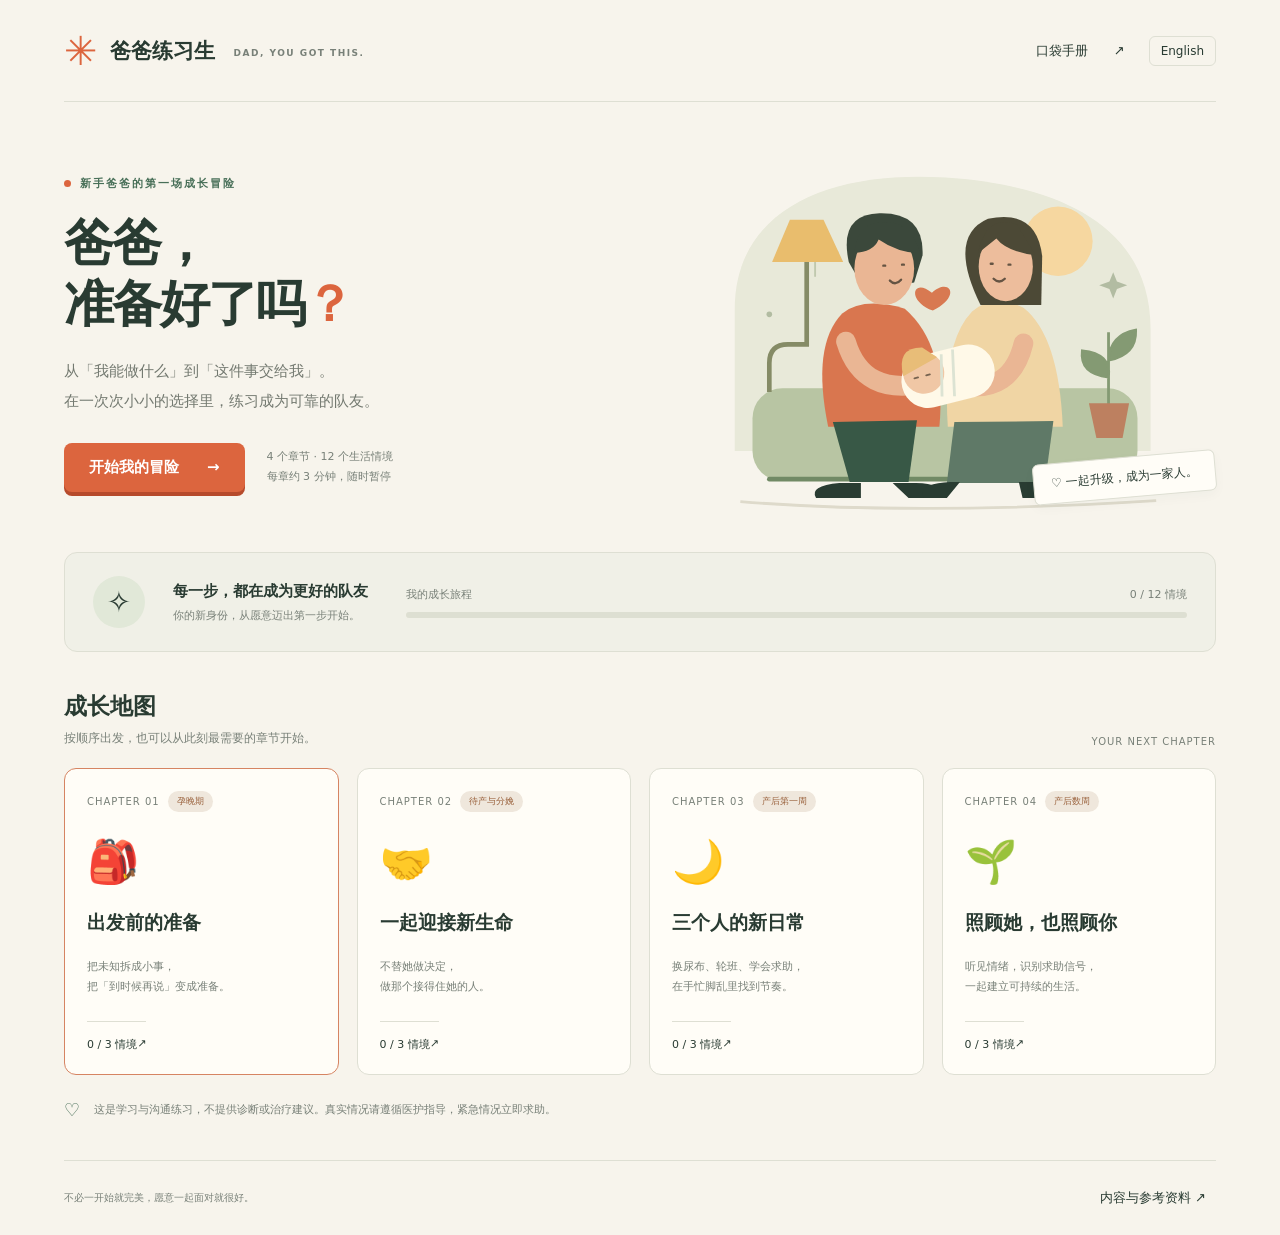
==== dad-quest/index.html @ 4d730f55 "Add bilingual new-dad learning game and reorganize documentation" ====
<!doctype html>
<html lang="zh-CN">
<head>
  <meta charset="UTF-8">
  <meta name="viewport" content="width=device-width,initial-scale=1">
  <meta name="theme-color" content="#f7f4ec">
  <meta name="description" content="四章、12 个情境，练习成为可靠的待产、陪产与产后照护队友。">
  <title>爸爸，准备好了吗？ · 新手爸爸成长冒险</title>
  <link rel="alternate" hreflang="zh-CN" href="index.html">
  <link rel="alternate" hreflang="en" href="en.html">
  <link rel="stylesheet" href="assets/css/style.css">
</head>
<body>
  <header>
    <a class="brand" href="index.html" aria-label="回到成长地图"><span class="brand-icon" aria-hidden="true">✳</span> 爸爸练习生 <small>DAD, YOU GOT THIS.</small></a>
    <nav aria-label="工具与语言"><button class="text-button" id="handbook">口袋手册 <span>↗</span></button><a id="language-switch" class="language-switch" href="en.html" lang="en" aria-label="Switch to English">English</a></nav>
  </header>
  <main id="app"></main>
  <noscript><p>请启用 JavaScript 来开始游戏。</p></noscript>
  <footer><span>不必一开始就完美，愿意一起面对就很好。</span><button class="text-button" id="sources">内容与参考资料 ↗</button></footer>
  <dialog id="modal"><button class="close" aria-label="关闭弹窗">×</button><div id="modal-content"></div></dialog>
  <script src="assets/js/locales/zh-CN.js"></script>
  <script src="assets/js/app.js"></script>
</body>
</html>
---- dad-quest/assets/css/style.css ----
:root{--paper:#f7f4ec;--ink:#293b32;--muted:#788078;--orange:#dc653e;--line:#dedfd3;--green:#486f58;--peach:#f3ddcd;--white:#fffdf7}*{box-sizing:border-box}body{margin:0;background:var(--paper);color:var(--ink);font-family:'Noto Sans SC',system-ui,sans-serif;font-size:15px}button,a{-webkit-tap-highlight-color:transparent}button{font:inherit;cursor:pointer}button:focus-visible,a:focus-visible{outline:3px solid var(--orange);outline-offset:5px}a{color:inherit}header{max-width:1240px;margin:auto;height:102px;display:flex;align-items:center;justify-content:space-between;border-bottom:1px solid var(--line)}.brand{display:flex;align-items:center;gap:12px;font-size:21px;font-weight:800;text-decoration:none}.brand-icon{color:var(--orange);font-size:40px}.brand small{font-size:9px;letter-spacing:1.5px;margin:4px 0 0 7px;color:var(--muted)}.text-button{background:none;border:0;color:var(--ink);font-size:13px;padding:10px}.text-button span{margin-left:22px}main{max-width:1240px;margin:auto}.hero{display:grid;grid-template-columns:1.05fr 1fr;min-height:450px;align-items:center;gap:40px;padding:40px 0 26px}.eyebrow{font-size:11px;letter-spacing:2px;font-weight:700;color:var(--green);display:flex;align-items:center;gap:9px}.dot{width:7px;height:7px;background:var(--orange);border-radius:50%;display:inline-block}h1{font-size:58px;letter-spacing:-2px;line-height:1.22;margin:22px 0}h1 em{font-style:normal;color:var(--orange)}.hero p{color:#737970;line-height:1.95;font-size:15px}.hero-actions{display:flex;align-items:center;gap:22px;margin-top:27px}.primary{border:0;background:var(--orange);color:white;padding:15px 25px;border-radius:8px;font-weight:700;box-shadow:0 4px 0 #b64a2b;transition:transform .15s}.primary:hover{transform:translateY(-2px)}.primary span{margin-left:28px}.micro{font-size:11px;color:var(--muted);line-height:1.8}.art{position:relative;min-width:0}.art svg{width:100%;display:block}.art-label{position:absolute;right:0;bottom:28px;transform:rotate(-5deg);background:var(--white);border:1px solid var(--line);padding:11px 17px;border-radius:6px;font-size:12px;box-shadow:0 4px 12px #293b3208}.progress-panel{display:flex;gap:28px;align-items:center;border:1px solid var(--line);border-radius:13px;padding:23px 28px;background:#f0f0e7}.progress-icon{font-size:29px;background:#e1e8d8;border-radius:50%;width:52px;height:52px;display:grid;place-items:center}.progress-copy{min-width:205px}.progress-copy strong{font-size:15px}.progress-copy p{font-size:11px;color:var(--muted);margin:7px 0 0}.progress-track{flex:1}.track-top{display:flex;justify-content:space-between;font-size:11px;margin-bottom:10px;color:var(--muted)}.track{height:6px;background:#dddfd2;border-radius:4px;overflow:hidden}.track i{display:block;height:100%;background:var(--green);transition:width .3s}.section-top{display:flex;justify-content:space-between;align-items:end;margin:39px 0 21px}.section-top h2{font-size:23px;margin:0}.section-top p{font-size:12px;color:var(--muted);margin:8px 0 0}.section-top>span{font-size:10px;color:var(--muted);letter-spacing:1px}.chapters{display:grid;grid-template-columns:repeat(4,1fr);gap:18px}.chapter{border:1px solid var(--line);border-radius:12px;padding:22px;text-align:left;background:var(--white);color:var(--ink);position:relative;transition:transform .2s,box-shadow .2s}.chapter:hover{transform:translateY(-5px);box-shadow:0 10px 25px #293b320c}.chapter.current{border-color:#d68462}.chapter-top{display:flex;align-items:center;justify-content:space-between;font-size:10px;letter-spacing:1px;color:var(--muted)}.chapter-icon{height:75px;font-size:42px;display:flex;align-items:center;margin-top:12px}.chapter h3{font-size:19px;margin:10px 0}.chapter p{font-size:11px;color:var(--muted);line-height:1.9;min-height:42px}.chapter-bottom{display:flex;justify-content:space-between;border-top:1px solid var(--line);padding-top:15px;margin-top:20px;font-size:11px}.pill{border-radius:20px;background:#efe7dc;color:#9a623d;padding:4px 9px;font-size:9px;letter-spacing:0}.note{display:flex;align-items:center;gap:14px;padding:24px 0;font-size:11px;color:var(--muted)}.note b{color:var(--green);font-size:18px}footer{max-width:1240px;margin:16px auto 0;border-top:1px solid var(--line);display:flex;align-items:center;justify-content:space-between;padding:18px 0;font-size:10px;color:var(--muted)}.game{max-width:840px;margin:30px auto 60px}.game-nav{display:flex;align-items:center;justify-content:space-between;margin-bottom:20px;font-size:12px;color:var(--muted)}.scene{margin-top:26px;border:1px solid var(--line);background:var(--white);border-radius:18px;overflow:hidden}.scene-head{padding:25px 35px;background:#e8eddf;display:flex;align-items:center;gap:16px}.scene-head .emoji{font-size:35px}.scene-head small{font-size:11px;color:var(--green)}.scene-head h2{margin:5px 0 0;font-size:24px}.scene-body{padding:30px 35px}.story{font-size:17px;line-height:1.95;margin:0 0 24px}.question{font-size:13px;font-weight:700;margin-bottom:15px}.options{display:grid;gap:11px}.option{display:flex;gap:14px;align-items:center;text-align:left;padding:17px;border:1px solid var(--line);border-radius:9px;background:transparent;color:var(--ink);line-height:1.7;font-size:14px}.option:not(:disabled):hover{border-color:var(--orange);background:#fff5ec}.option span{font-size:12px;background:#f0efe8;border-radius:5px;padding:3px 8px}.option:disabled{cursor:default;opacity:.65}.option.chosen{opacity:1;border-color:#b5754d;background:#fcf0e4}.option.correct{opacity:1;border-color:var(--green);background:#edf2e8}.feedback{border-radius:10px;background:#f0f1e7;padding:22px;margin-top:22px}.feedback h3{margin:0 0 10px;font-size:17px}.feedback p{line-height:1.85;font-size:13px;margin:8px 0}.feedback .action{border-top:1px solid #d8ddce;padding-top:12px}.feedback a{font-size:10px;color:var(--green)}.next-row{display:flex;justify-content:space-between;align-items:center;margin-top:24px}.badge{color:var(--green);font-size:12px}.results{text-align:center;padding:45px 20px}.results h1{font-size:38px}.results>p{color:var(--muted);line-height:1.8}.result-grid{display:grid;grid-template-columns:repeat(3,1fr);gap:15px;margin:30px auto;max-width:640px}.result-grid div{border:1px solid var(--line);border-radius:12px;padding:24px;background:var(--white);font-size:12px}.result-grid strong{display:block;font-size:32px;color:var(--green);margin-bottom:10px}.review{max-width:700px;text-align:left;margin:30px auto}.review details{padding:15px;border-bottom:1px solid var(--line);font-size:13px}.review p{color:var(--muted);line-height:1.8}dialog{border:1px solid var(--line);border-radius:18px;background:var(--paper);color:var(--ink);max-width:680px;width:calc(100% - 32px);padding:35px;max-height:85vh}dialog::backdrop{background:#23362988;backdrop-filter:blur(4px)}.close{position:absolute;right:16px;top:12px;border:0;background:none;font-size:28px;color:var(--muted)}dialog h2{font-size:25px}dialog h3{font-size:16px;margin-top:23px}dialog p,dialog li{font-size:13px;line-height:1.9}dialog a{color:var(--green)}.emergency{background:#f6e4d8;padding:15px;border-radius:8px}label.check{display:flex;align-items:start;gap:10px;padding:10px 0;border-bottom:1px solid var(--line);font-size:13px;line-height:1.7}input[type=checkbox]{accent-color:var(--green);width:17px;height:17px;flex-shrink:0}.storage-warning{font-size:12px;color:#a3442b} @media(min-width:1500px){header,main,footer{max-width:1320px}.hero{min-height:495px}}@media(max-width:1300px){header,main,footer{margin-left:5%;margin-right:5%}h1{font-size:50px}}@media(max-width:800px){header{height:80px}.brand{font-size:17px}.brand small{display:none}.hero{grid-template-columns:1fr;gap:0;padding-top:32px}.hero h1{font-size:46px}.hero .art{max-width:480px;margin:auto;width:100%}.art-label{bottom:10px}.hero-actions{gap:15px}.progress-panel{flex-wrap:wrap;padding:18px;gap:15px}.progress-track{flex-basis:100%}.chapters{grid-template-columns:repeat(2,1fr)}.section-top>span{display:none}.scene-body{padding:22px}.scene-head{padding:22px}.scene-head h2{font-size:21px}.story{font-size:16px}footer{align-items:start;gap:10px}footer>span{max-width:170px}.result-grid{gap:8px}.result-grid div{padding:18px 8px}.results h1{font-size:30px}}@media(max-width:400px){h1,.hero h1{font-size:39px}.chapter{padding:16px}.hero-actions .micro{font-size:10px}.primary{padding:14px 18px}.section-top h2{font-size:21px}}@media(prefers-reduced-motion:reduce){*{transition:none!important;scroll-behavior:auto!important}}
/* Shared bilingual layout: let English labels wrap without changing the content. */
header nav{display:flex;align-items:center;gap:14px}.language-switch{font-size:12px;text-decoration:none;border:1px solid var(--line);border-radius:6px;padding:7px 11px;white-space:nowrap}.language-switch:hover{background:#e8eddf}.art img{display:block;width:100%;height:auto}.hero h1 span{color:var(--orange)}.celebration-icon{font-size:65px}.centered{justify-content:center}.hero-actions .primary{flex-shrink:0}.chapter-top{gap:8px}.pill{white-space:nowrap}.chapter{display:flex;flex-direction:column}.chapter h3{line-height:1.4}.chapter-bottom{margin-top:auto;padding-top:15px}.chapter p{margin-bottom:22px}.next-row{gap:16px}.next-row .primary{flex-shrink:0}html[lang=en] h1{letter-spacing:-1.8px}html[lang=en] .hero h1{font-size:66px}html[lang=en] .hero-actions{flex-wrap:wrap;gap:18px}html[lang=en] .chapter h3{font-size:20px}html[lang=en] .chapter p{font-size:12px}html[lang=en] .brand small{display:none}.game-nav{gap:12px}.game-nav>span{text-align:right}.results .primary{margin-bottom:10px}
@media(max-width:800px){header nav{gap:5px}.text-button{padding:8px}.text-button span{margin-left:5px}.brand{gap:6px}.brand-icon{font-size:32px}html[lang=en] .brand{font-size:16px}html[lang=en] .hero h1{font-size:54px}.progress-copy{min-width:0;flex:1}.progress-panel .progress-track{flex:1 1 100%}.next-row{align-items:flex-start;flex-direction:column}.chapter-top{align-items:flex-start;flex-direction:column}.chapter-bottom{font-size:10px}.language-switch{padding:6px 9px}}
@media(max-width:400px){html[lang=en] .hero h1{font-size:48px}header nav{gap:1px}.brand{font-size:15px}.brand-icon{font-size:27px}html[lang=en] .brand{font-size:14px}.language-switch{font-size:11px;padding:6px}.chapter h3,html[lang=en] .chapter h3{font-size:17px}}
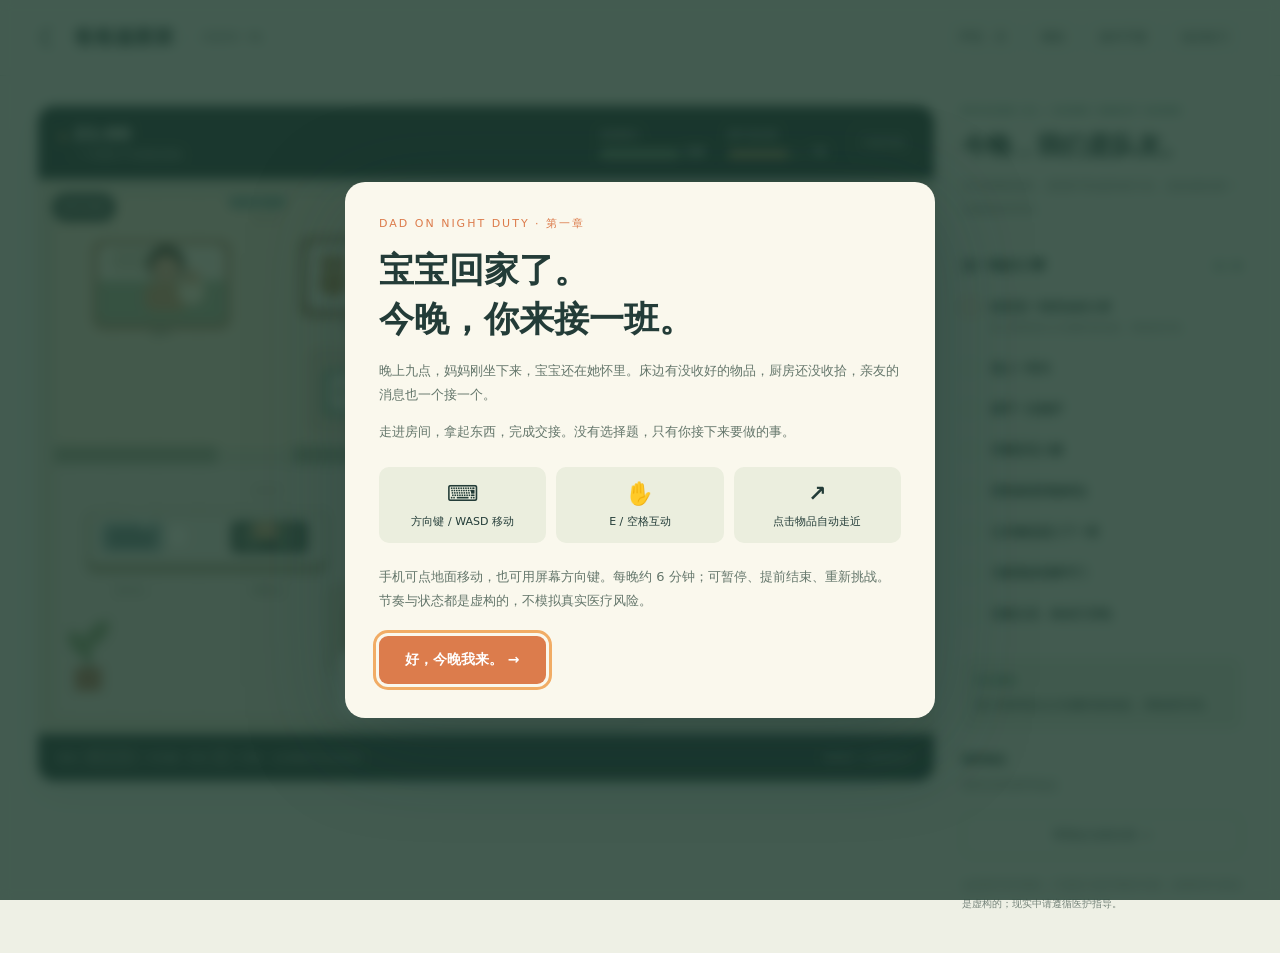
==== commit 32125e60: "Build playable Chinese night-duty household simulation" ====
--- a/dad-quest/index.html
+++ b/dad-quest/index.html
@@ -1,25 +1,9 @@
 <!doctype html>
-<html lang="zh-CN">
-<head>
-  <meta charset="UTF-8">
-  <meta name="viewport" content="width=device-width,initial-scale=1">
-  <meta name="theme-color" content="#f7f4ec">
-  <meta name="description" content="四章、12 个情境，练习成为可靠的待产、陪产与产后照护队友。">
-  <title>爸爸，准备好了吗？ · 新手爸爸成长冒险</title>
-  <link rel="alternate" hreflang="zh-CN" href="index.html">
-  <link rel="alternate" hreflang="en" href="en.html">
-  <link rel="stylesheet" href="assets/css/style.css">
-</head>
+<html lang="zh-CN"><head><meta charset="utf-8"><meta name="viewport" content="width=device-width,initial-scale=1"><meta name="theme-color" content="#233c38"><title>爸爸值夜班 · 回家第一晚</title><link rel="stylesheet" href="assets/css/night.css"></head>
 <body>
-  <header>
-    <a class="brand" href="index.html" aria-label="回到成长地图"><span class="brand-icon" aria-hidden="true">✳</span> 爸爸练习生 <small>DAD, YOU GOT THIS.</small></a>
-    <nav aria-label="工具与语言"><button class="text-button" id="handbook">口袋手册 <span>↗</span></button><a id="language-switch" class="language-switch" href="en.html" lang="en" aria-label="Switch to English">English</a></nav>
-  </header>
-  <main id="app"></main>
-  <noscript><p>请启用 JavaScript 来开始游戏。</p></noscript>
-  <footer><span>不必一开始就完美，愿意一起面对就很好。</span><button class="text-button" id="sources">内容与参考资料 ↗</button></footer>
-  <dialog id="modal"><button class="close" aria-label="关闭弹窗">×</button><div id="modal-content"></div></dialog>
-  <script src="assets/js/locales/zh-CN.js"></script>
-  <script src="assets/js/app.js"></script>
-</body>
-</html>
+<header><a href="index.html" class="logo">☾ <b>爸爸值夜班</b><span>回家第一晚</span></a><nav><button id="sound">声音：关</button><button id="pause">暂停</button><button id="guide">操作手册</button><a href="practice.html">知识练习</a></nav></header>
+<main><section class="game-shell"><div class="topbar"><div><span class="live-dot"></span><b id="clock">21:00</b><small>一个普通又不普通的夜晚</small></div><div class="stat"><span>你的精力</span><div class="meter"><i id="energy"></i></div><b id="energy-num">100</b></div><div class="stat"><span>家中安定度</span><div class="meter"><i id="calm"></i></div><b id="calm-num">75</b></div><button id="finish">结束本晚</button></div>
+<div class="play-area"><canvas id="world" width="1000" height="620" tabindex="0" aria-label="可操作的家庭场景，用方向键或 WASD 移动，E 互动。也可点击地面或物品。"></canvas><div id="speech" role="status"></div><div id="interaction"><div><small id="location">客厅</small><strong id="action-label">走近一个物品</strong></div><button id="interact">互动 <kbd>E</kbd></button><div id="action-progress"></div></div><div id="carry">双手空闲</div><div id="toast" role="status"></div><div id="touch"><button data-dir="up" aria-label="向上">↑</button><div><button data-dir="left" aria-label="向左">←</button><button data-dir="down" aria-label="向下">↓</button><button data-dir="right" aria-label="向右">→</button></div></div></div>
+<div class="bottom-bar"><span>移动 <kbd>W A S D</kbd> / 方向键 · 互动 <kbd>E</kbd> / 空格 · 点击物品可自动走近</span><span id="save-status">每晚是一次新的练习</span></div></section>
+<aside><div class="chapter-label">EPISODE 01 / HOME SWEET HOME</div><h1>今晚，我们是队友。</h1><p class="intro">宝宝刚刚回家。把照护变成具体行动，也给彼此留一点喘息的空间。</p><div class="mission-title"><h2>这一晚的小事</h2><b id="task-count">0 / 8</b></div><div id="missions"></div><div id="hint"><small>队友便签</small><p id="hint-text">先到婴儿床旁看看。床里的小熊，应该有自己的位置。</p></div><div class="pocket"><b>随身物品</b><div id="inventory">暂时没有携带物品</div></div><button class="secondary" id="help-route">带我去当前任务 →</button><p class="note">这是照护协作模拟，不是医疗或护理操作培训。游戏时间与状态是虚构的；现实中请遵循医护指导。</p></aside></main>
+<dialog id="overlay"><div id="overlay-content"></div></dialog><script src="assets/js/night.js"></script></body></html>
--- a/dad-quest/assets/css/night.css
+++ b/dad-quest/assets/css/night.css
@@ -0,0 +1,5 @@
+:root{--bg:#eef0e5;--ink:#233c38;--muted:#76847b;--orange:#dc7c4c;--green:#558771}*{box-sizing:border-box}body{margin:0;background:var(--bg);color:var(--ink);font:14px system-ui,-apple-system,'PingFang SC',sans-serif}button,a{-webkit-tap-highlight-color:transparent}button{font:inherit;cursor:pointer}button:focus-visible,a:focus-visible{outline:3px solid #f1ac65;outline-offset:3px}header{display:flex;justify-content:space-between;align-items:center;padding:20px 3%;border-bottom:1px solid #d4dccd}.logo{color:var(--ink);text-decoration:none;display:flex;align-items:center;gap:12px;font-size:26px}.logo b{font-size:20px}.logo span{font-size:12px;color:var(--muted);border-left:1px solid #c7cdbf;padding-left:15px}nav{display:flex;gap:8px;align-items:center}nav button,nav a{background:transparent;border:1px solid #ced7c9;padding:8px 12px;border-radius:7px;color:var(--ink);text-decoration:none;font-size:12px}main{display:grid;grid-template-columns:minmax(0,1fr) 280px;gap:28px;max-width:1600px;margin:30px auto;padding:0 3%}.game-shell{background:#233c38;border-radius:16px;overflow:hidden;align-self:start;box-shadow:0 12px 35px #223c3818}.topbar{display:flex;gap:20px;align-items:center;color:#f0f4e8;padding:17px 22px}.topbar>div:first-child{flex:1}.topbar b{font-size:18px}.topbar small{display:block;color:#a9beb1;font-size:10px;margin:4px 0 0 12px}.live-dot{display:inline-block;width:6px;height:6px;border-radius:50%;background:#f4b77c;margin-right:7px}.stat{font-size:10px;display:grid;grid-template-columns:80px 23px;gap:5px}.stat>span{grid-column:1/3}.stat b{font-size:10px}.meter{height:6px;border-radius:10px;background:#435950;margin-top:4px;overflow:hidden}.meter i{display:block;height:100%;background:#acd0a1;width:100%;transition:width .3s}.stat:nth-child(3) .meter i{background:#eabf7b}.topbar>button{font-size:10px;background:none;border:1px solid #5f776b;color:#d7e1d2;border-radius:6px;padding:7px}.play-area{position:relative;background:#dfddc6}canvas{width:100%;display:block;touch-action:none;outline:none}#speech{position:absolute;top:3%;left:50%;transform:translateX(-50%);max-width:80%;width:max-content;border:1px solid #dddccd;background:#fffdf5ed;border-radius:12px;padding:12px 18px;box-shadow:0 4px 15px #25372a13;font-size:13px;line-height:1.6;pointer-events:none;opacity:0;transition:opacity .3s}#speech.show{opacity:1}#interaction{position:absolute;bottom:15px;left:50%;transform:translateX(-50%);background:#fffdf2f5;border:1px solid #cecebb;border-radius:12px;padding:12px 15px;display:flex;gap:20px;align-items:center;min-width:300px;overflow:hidden;box-shadow:0 4px 20px #18332620}#interaction small{display:block;color:var(--muted);font-size:10px;margin-bottom:4px}#interaction strong{font-size:13px}#interact{border:0;color:white;background:var(--green);padding:12px 16px;border-radius:7px;white-space:nowrap}#interact:disabled{background:#a3b0a0;cursor:default}kbd{font-family:inherit;border:1px solid #a2af98;border-radius:3px;font-size:10px;padding:1px 4px;margin:0 3px}#action-progress{position:absolute;bottom:0;left:0;height:4px;background:var(--orange);width:0}#carry{position:absolute;left:14px;top:14px;background:#233c38d9;color:#f5f2df;font-size:11px;padding:7px 10px;border-radius:20px}#toast{position:absolute;left:50%;top:42%;transform:translate(-50%,-50%);background:#253f36ec;color:white;padding:14px 20px;border-radius:9px;pointer-events:none;opacity:0;max-width:85%;text-align:center;line-height:1.7;transition:opacity .3s}#toast.show{opacity:1}.bottom-bar{display:flex;justify-content:space-between;gap:15px;padding:14px 20px;font-size:10px;color:#b6c4b8;line-height:1.9}.chapter-label{font-size:9px;letter-spacing:1.8px;color:var(--green);font-weight:700}h1{font-size:25px;line-height:1.4;margin:12px 0}.intro{font-size:12px;color:var(--muted);line-height:1.9}.mission-title{display:flex;align-items:center;justify-content:space-between;margin-top:25px}.mission-title h2{font-size:14px}.mission-title>b{font-size:11px;color:var(--green)}.mission{display:flex;gap:11px;padding:11px 0;border-bottom:1px solid #d9dfd1;align-items:flex-start}.mission .circle{border:1px solid #b7c5b2;border-radius:50%;width:18px;height:18px;flex-shrink:0;text-align:center;font-size:11px;line-height:16px}.mission strong{font-size:12px;font-weight:600}.mission small{display:block;font-size:10px;color:var(--muted);margin-top:4px;line-height:1.6}.mission.done{opacity:.55}.mission.done .circle{background:var(--green);border-color:var(--green);color:white}.mission.active .circle{border-color:var(--orange);box-shadow:0 0 0 3px #dc7c4c15}#hint{background:#e0e6d6;border-radius:10px;padding:14px;margin-top:22px}#hint small{font-size:10px;font-weight:700;color:var(--green)}#hint p{font-size:12px;line-height:1.8;margin:7px 0 0}.pocket{margin:20px 0}.pocket b{font-size:11px}.pocket div{margin-top:10px;font-size:12px;color:var(--muted)}.secondary{padding:12px;border:1px solid #aabb9c;color:var(--ink);border-radius:8px;background:transparent;width:100%;font-size:12px}.note{font-size:10px;line-height:1.9;color:var(--muted);margin-top:18px}dialog{border:0;border-radius:20px;background:#faf8ed;color:var(--ink);width:min(590px,92vw);padding:34px;box-shadow:0 20px 100px #132d3444;max-height:90vh}dialog::backdrop{background:#19372ccd;backdrop-filter:blur(6px)}dialog h1{font-size:35px;margin:15px 0}dialog p{line-height:1.85;color:#64766b;font-size:13px}dialog .eyebrow{color:var(--orange);font-size:11px;letter-spacing:2px}dialog .primary{background:var(--orange);border:0;padding:15px 26px;border-radius:9px;color:white;font-weight:700;margin-top:10px}dialog .secondary{margin-top:15px}dialog .features{display:grid;grid-template-columns:repeat(3,1fr);gap:10px;margin:22px 0}dialog .features div{background:#ebeede;padding:14px 10px;border-radius:10px;font-size:11px;text-align:center}dialog .features b{display:block;font-size:22px;margin-bottom:8px}.summary-item{font-size:13px;line-height:1.7;padding:8px 0;border-bottom:1px solid #dedfcd}.summary-item span{color:#728575;font-size:11px}#touch{display:none;position:absolute;bottom:18px;left:12px;text-align:center}#touch button{width:38px;height:38px;background:#fffdf0dd;border:1px solid #b9c5b0;border-radius:9px;color:#365545;font-size:18px;touch-action:none}#touch>div{display:flex;gap:3px;margin-top:3px}@media(max-width:1100px){main{grid-template-columns:minmax(0,1fr) 240px;gap:18px}.topbar{gap:12px;padding:13px}.topbar small{display:none}.stat{grid-template-columns:55px 20px}.bottom-bar span:last-child{display:none}}@media(max-width:850px){header{padding:12px 4%}.logo span{display:none}main{display:flex;flex-direction:column;margin:18px auto}.game-shell{width:100%}aside{display:grid;grid-template-columns:1fr 1fr;column-gap:20px}aside .chapter-label,aside h1,aside .intro{grid-column:1/3}aside h1{margin:8px 0}.mission-title,#missions{grid-column:1/2}.mission-title{margin:0}#hint{grid-column:2;grid-row:4/6;margin:0;align-self:start}.pocket{grid-column:2}.note{grid-column:1/3}#help-route{grid-column:1/3}nav{gap:4px}nav button,nav a{padding:6px;font-size:10px}.logo{gap:5px}.logo b{font-size:16px}#interaction{bottom:10px;min-width:230px;padding:9px;gap:10px}#interaction strong{font-size:11px}#interact{padding:8px 10px}#carry{font-size:9px;top:8px;left:8px}#speech{padding:8px 12px;font-size:11px}.bottom-bar{padding:9px 12px}.topbar>button{font-size:9px}.topbar{gap:10px}.topbar b{font-size:14px}canvas{height:auto}#toast{font-size:12px}.stat{grid-template-columns:48px 15px}.stat b{font-size:10px}}@media(pointer:coarse){#touch{display:block}.bottom-bar>span:first-child{font-size:0}.bottom-bar>span:first-child:after{content:'点击物品自动走近 · 方向键移动 · 点「互动」操作';font-size:10px}#interaction{left:auto;right:10px;transform:none;min-width:180px;max-width:60%;gap:8px}#interaction kbd{display:none}}@media(prefers-reduced-motion:reduce){*{transition:none!important}}
+
+@media(max-width:600px){#interaction{position:relative;left:auto;right:auto;bottom:auto;transform:none;max-width:none;min-width:0;width:100%;border-radius:0;padding:12px 16px;justify-content:space-between}#touch{display:none}.topbar{padding:12px 10px;gap:8px}.stat{grid-template-columns:40px 14px;font-size:9px}.bottom-bar>span:first-child:after{content:'点击房间物品自动走近，再点互动。横屏游玩视野更好。'}#speech{max-width:90%;top:12%;font-size:10px}.logo b{font-size:14px}nav a{display:none}aside{column-gap:12px}}
+
+.mission:not(.active) small{display:none}
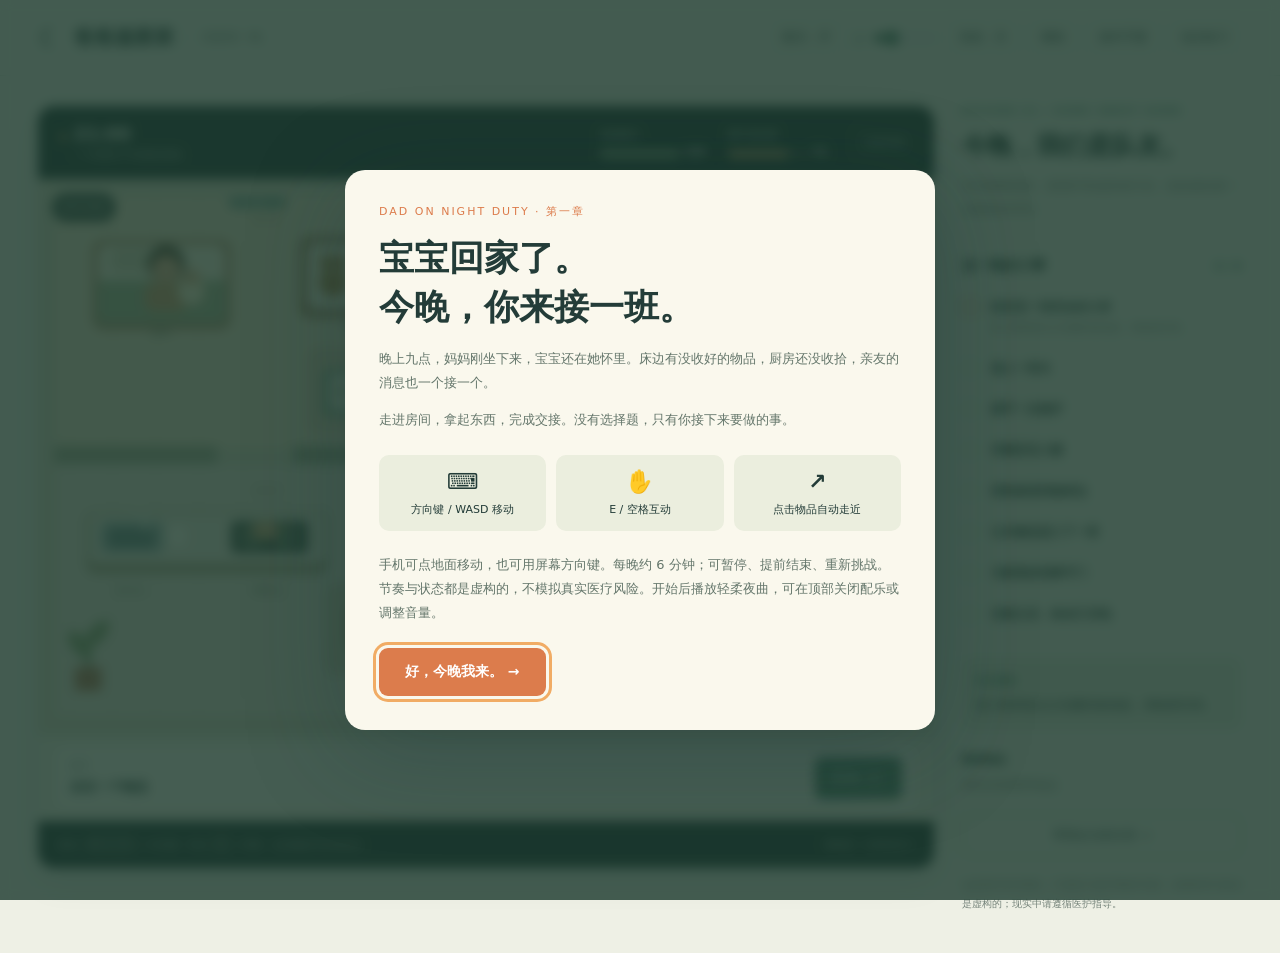
==== commit 99b552f7: "Keep controls clear of scenery and add gentle night soundtrack" ====
--- a/dad-quest/index.html
+++ b/dad-quest/index.html
@@ -1,9 +1,10 @@
 <!doctype html>
-<html lang="zh-CN"><head><meta charset="utf-8"><meta name="viewport" content="width=device-width,initial-scale=1"><meta name="theme-color" content="#233c38"><title>爸爸值夜班 · 回家第一晚</title><link rel="stylesheet" href="assets/css/night.css"></head>
+<html lang="zh-CN"><head><meta charset="utf-8"><meta name="viewport" content="width=device-width,initial-scale=1"><meta name="theme-color" content="#233c38"><title>爸爸值夜班 · 回家第一晚</title><link rel="stylesheet" href="assets/css/night.css?v=night-theme-1"></head>
 <body>
-<header><a href="index.html" class="logo">☾ <b>爸爸值夜班</b><span>回家第一晚</span></a><nav><button id="sound">声音：关</button><button id="pause">暂停</button><button id="guide">操作手册</button><a href="practice.html">知识练习</a></nav></header>
+<header><a href="index.html" class="logo">☾ <b>爸爸值夜班</b><span>回家第一晚</span></a><nav><button id="music" aria-pressed="true">配乐：开</button><label class="volume-control" title="配乐音量">♫<input id="music-volume" aria-label="配乐音量" type="range" min="0" max="100" value="25"></label><button id="sound" aria-pressed="false">音效：关</button><button id="pause">暂停</button><button id="guide">操作手册</button><a href="practice.html">知识练习</a></nav></header>
 <main><section class="game-shell"><div class="topbar"><div><span class="live-dot"></span><b id="clock">21:00</b><small>一个普通又不普通的夜晚</small></div><div class="stat"><span>你的精力</span><div class="meter"><i id="energy"></i></div><b id="energy-num">100</b></div><div class="stat"><span>家中安定度</span><div class="meter"><i id="calm"></i></div><b id="calm-num">75</b></div><button id="finish">结束本晚</button></div>
-<div class="play-area"><canvas id="world" width="1000" height="620" tabindex="0" aria-label="可操作的家庭场景，用方向键或 WASD 移动，E 互动。也可点击地面或物品。"></canvas><div id="speech" role="status"></div><div id="interaction"><div><small id="location">客厅</small><strong id="action-label">走近一个物品</strong></div><button id="interact">互动 <kbd>E</kbd></button><div id="action-progress"></div></div><div id="carry">双手空闲</div><div id="toast" role="status"></div><div id="touch"><button data-dir="up" aria-label="向上">↑</button><div><button data-dir="left" aria-label="向左">←</button><button data-dir="down" aria-label="向下">↓</button><button data-dir="right" aria-label="向右">→</button></div></div></div>
+<div class="play-area"><canvas id="world" width="1000" height="620" tabindex="0" aria-label="可操作的家庭场景，用方向键或 WASD 移动，E 互动。也可点击地面或物品。"></canvas><div id="speech" role="status"></div><div id="carry">双手空闲</div><div id="toast" role="status"></div></div>
+<div class="control-deck"><div id="touch"><button data-dir="up" aria-label="向上">↑</button><div><button data-dir="left" aria-label="向左">←</button><button data-dir="down" aria-label="向下">↓</button><button data-dir="right" aria-label="向右">→</button></div></div><div id="interaction"><div><small id="location">客厅</small><strong id="action-label">走近一个物品</strong></div><button id="interact">互动 <kbd>E</kbd></button><div id="action-progress"></div></div></div>
 <div class="bottom-bar"><span>移动 <kbd>W A S D</kbd> / 方向键 · 互动 <kbd>E</kbd> / 空格 · 点击物品可自动走近</span><span id="save-status">每晚是一次新的练习</span></div></section>
 <aside><div class="chapter-label">EPISODE 01 / HOME SWEET HOME</div><h1>今晚，我们是队友。</h1><p class="intro">宝宝刚刚回家。把照护变成具体行动，也给彼此留一点喘息的空间。</p><div class="mission-title"><h2>这一晚的小事</h2><b id="task-count">0 / 8</b></div><div id="missions"></div><div id="hint"><small>队友便签</small><p id="hint-text">先到婴儿床旁看看。床里的小熊，应该有自己的位置。</p></div><div class="pocket"><b>随身物品</b><div id="inventory">暂时没有携带物品</div></div><button class="secondary" id="help-route">带我去当前任务 →</button><p class="note">这是照护协作模拟，不是医疗或护理操作培训。游戏时间与状态是虚构的；现实中请遵循医护指导。</p></aside></main>
-<dialog id="overlay"><div id="overlay-content"></div></dialog><script src="assets/js/night.js"></script></body></html>
+<dialog id="overlay"><div id="overlay-content"></div></dialog><script src="assets/js/music.js?v=night-theme-1"></script><script src="assets/js/night.js?v=night-theme-1"></script></body></html>
--- a/dad-quest/assets/css/night.css
+++ b/dad-quest/assets/css/night.css
@@ -3,3 +3,11 @@
 @media(max-width:600px){#interaction{position:relative;left:auto;right:auto;bottom:auto;transform:none;max-width:none;min-width:0;width:100%;border-radius:0;padding:12px 16px;justify-content:space-between}#touch{display:none}.topbar{padding:12px 10px;gap:8px}.stat{grid-template-columns:40px 14px;font-size:9px}.bottom-bar>span:first-child:after{content:'点击房间物品自动走近，再点互动。横屏游玩视野更好。'}#speech{max-width:90%;top:12%;font-size:10px}.logo b{font-size:14px}nav a{display:none}aside{column-gap:12px}}
 
 .mission:not(.active) small{display:none}
+
+/* Controls have their own row below the canvas at every viewport size. */
+.control-deck{display:flex;align-items:center;gap:14px;padding:12px 18px;background:#eeeede;border-top:1px solid #c9ceba}
+.control-deck #interaction{position:relative;inset:auto;transform:none;flex:1;min-width:0;max-width:none;width:auto;justify-content:space-between;border:0;border-radius:8px;box-shadow:none;padding:10px 14px;background:#faf9ee}
+.control-deck #interaction>div:first-child{min-width:0}.control-deck #interaction strong{line-height:1.6;overflow-wrap:anywhere}.control-deck #interact{flex-shrink:0}
+.control-deck #touch{position:static;flex-shrink:0}.volume-control{display:flex;align-items:center;gap:5px;color:#557661}.volume-control input{width:64px;accent-color:#558771;cursor:pointer}
+@media(max-width:850px){header{flex-wrap:wrap;gap:10px}.control-deck{padding:10px 12px}.volume-control input{width:48px}}
+@media(max-width:600px){.control-deck{padding:8px}.control-deck #interaction{padding:9px 12px}.bottom-bar>span:first-child{font-size:0}.bottom-bar>span:first-child:after{font-size:10px}nav{flex-wrap:wrap}}
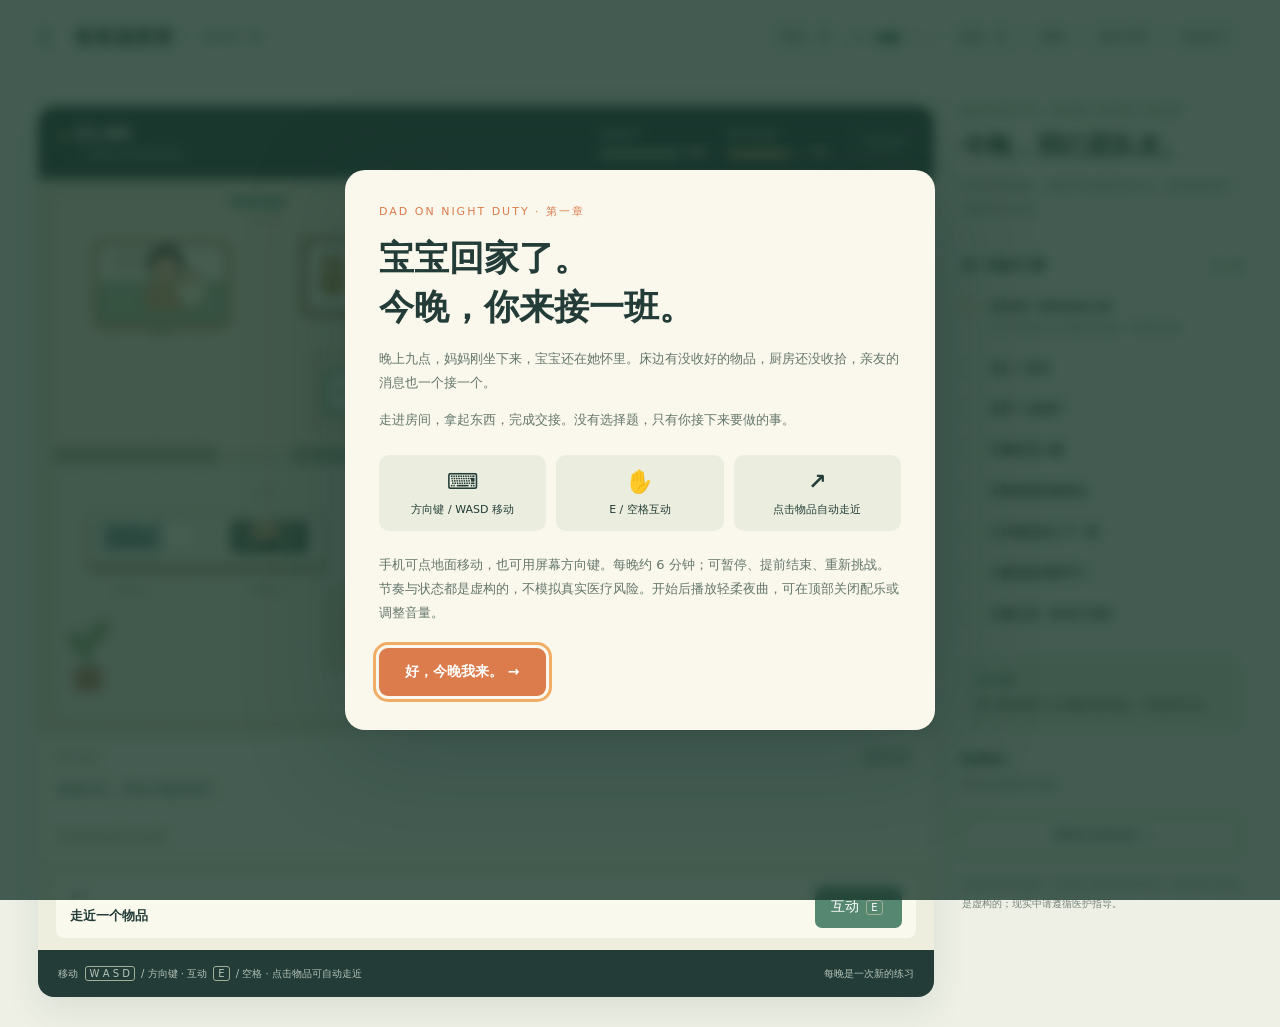
==== commit 08e684af: "Move all dialogue and status messages out of the game canvas" ====
--- a/dad-quest/index.html
+++ b/dad-quest/index.html
@@ -1,10 +1,11 @@
 <!doctype html>
-<html lang="zh-CN"><head><meta charset="utf-8"><meta name="viewport" content="width=device-width,initial-scale=1"><meta name="theme-color" content="#233c38"><title>爸爸值夜班 · 回家第一晚</title><link rel="stylesheet" href="assets/css/night.css?v=night-theme-1"></head>
+<html lang="zh-CN"><head><meta charset="utf-8"><meta name="viewport" content="width=device-width,initial-scale=1"><meta name="theme-color" content="#233c38"><title>爸爸值夜班 · 回家第一晚</title><link rel="stylesheet" href="assets/css/night.css?v=scene-panel-2"></head>
 <body>
 <header><a href="index.html" class="logo">☾ <b>爸爸值夜班</b><span>回家第一晚</span></a><nav><button id="music" aria-pressed="true">配乐：开</button><label class="volume-control" title="配乐音量">♫<input id="music-volume" aria-label="配乐音量" type="range" min="0" max="100" value="25"></label><button id="sound" aria-pressed="false">音效：关</button><button id="pause">暂停</button><button id="guide">操作手册</button><a href="practice.html">知识练习</a></nav></header>
 <main><section class="game-shell"><div class="topbar"><div><span class="live-dot"></span><b id="clock">21:00</b><small>一个普通又不普通的夜晚</small></div><div class="stat"><span>你的精力</span><div class="meter"><i id="energy"></i></div><b id="energy-num">100</b></div><div class="stat"><span>家中安定度</span><div class="meter"><i id="calm"></i></div><b id="calm-num">75</b></div><button id="finish">结束本晚</button></div>
-<div class="play-area"><canvas id="world" width="1000" height="620" tabindex="0" aria-label="可操作的家庭场景，用方向键或 WASD 移动，E 互动。也可点击地面或物品。"></canvas><div id="speech" role="status"></div><div id="carry">双手空闲</div><div id="toast" role="status"></div></div>
+<div class="play-area"><canvas id="world" width="1000" height="620" tabindex="0" aria-label="可操作的家庭场景，用方向键或 WASD 移动，E 互动。也可点击地面或物品。"></canvas></div>
+<section class="message-panel" aria-label="家中动态"><div class="message-heading"><span>家中动态</span><span id="carry">双手空闲</span></div><div id="speech" role="status">准备好后，开始今晚的照护。</div><div id="toast" role="status">行动反馈会显示在这里。</div></section>
 <div class="control-deck"><div id="touch"><button data-dir="up" aria-label="向上">↑</button><div><button data-dir="left" aria-label="向左">←</button><button data-dir="down" aria-label="向下">↓</button><button data-dir="right" aria-label="向右">→</button></div></div><div id="interaction"><div><small id="location">客厅</small><strong id="action-label">走近一个物品</strong></div><button id="interact">互动 <kbd>E</kbd></button><div id="action-progress"></div></div></div>
 <div class="bottom-bar"><span>移动 <kbd>W A S D</kbd> / 方向键 · 互动 <kbd>E</kbd> / 空格 · 点击物品可自动走近</span><span id="save-status">每晚是一次新的练习</span></div></section>
 <aside><div class="chapter-label">EPISODE 01 / HOME SWEET HOME</div><h1>今晚，我们是队友。</h1><p class="intro">宝宝刚刚回家。把照护变成具体行动，也给彼此留一点喘息的空间。</p><div class="mission-title"><h2>这一晚的小事</h2><b id="task-count">0 / 8</b></div><div id="missions"></div><div id="hint"><small>队友便签</small><p id="hint-text">先到婴儿床旁看看。床里的小熊，应该有自己的位置。</p></div><div class="pocket"><b>随身物品</b><div id="inventory">暂时没有携带物品</div></div><button class="secondary" id="help-route">带我去当前任务 →</button><p class="note">这是照护协作模拟，不是医疗或护理操作培训。游戏时间与状态是虚构的；现实中请遵循医护指导。</p></aside></main>
-<dialog id="overlay"><div id="overlay-content"></div></dialog><script src="assets/js/music.js?v=night-theme-1"></script><script src="assets/js/night.js?v=night-theme-1"></script></body></html>
+<dialog id="overlay"><div id="overlay-content"></div></dialog><script src="assets/js/music.js?v=scene-panel-2"></script><script src="assets/js/night.js?v=scene-panel-2"></script></body></html>
--- a/dad-quest/assets/css/night.css
+++ b/dad-quest/assets/css/night.css
@@ -11,3 +11,12 @@
 .control-deck #touch{position:static;flex-shrink:0}.volume-control{display:flex;align-items:center;gap:5px;color:#557661}.volume-control input{width:64px;accent-color:#558771;cursor:pointer}
 @media(max-width:850px){header{flex-wrap:wrap;gap:10px}.control-deck{padding:10px 12px}.volume-control input{width:48px}}
 @media(max-width:600px){.control-deck{padding:8px}.control-deck #interaction{padding:9px 12px}.bottom-bar>span:first-child{font-size:0}.bottom-bar>span:first-child:after{font-size:10px}nav{flex-wrap:wrap}}
+
+/* The canvas contains only the world. Dialogue, feedback and inventory live below it. */
+.message-panel{padding:12px 18px 8px;background:#f5f3e7;border-top:1px solid #d4d7c5}
+.message-heading{display:flex;justify-content:space-between;align-items:center;gap:12px;color:#68806d;font-size:10px;letter-spacing:1px;margin-bottom:6px}
+.message-panel #carry{position:static;inset:auto;background:#e3e9da;color:#45644f;padding:4px 9px;font-size:10px;border-radius:6px;letter-spacing:0}
+.message-panel #speech,.message-panel #toast{position:static;inset:auto;transform:none;width:auto;max-width:none;opacity:1;transition:none;pointer-events:auto;box-shadow:none;border:0;border-radius:0;text-align:left;overflow-wrap:anywhere}
+.message-panel #speech{background:transparent;color:#304f43;padding:4px 0;min-height:50px;font-size:13px;line-height:1.7}
+.message-panel #toast{background:transparent;color:#7a6846;padding:4px 0;min-height:30px;font-size:11px;line-height:1.7}
+@media(max-width:600px){.message-panel{padding:10px 12px 6px}.message-panel #speech{font-size:12px;min-height:68px}.message-panel #toast{min-height:44px}}
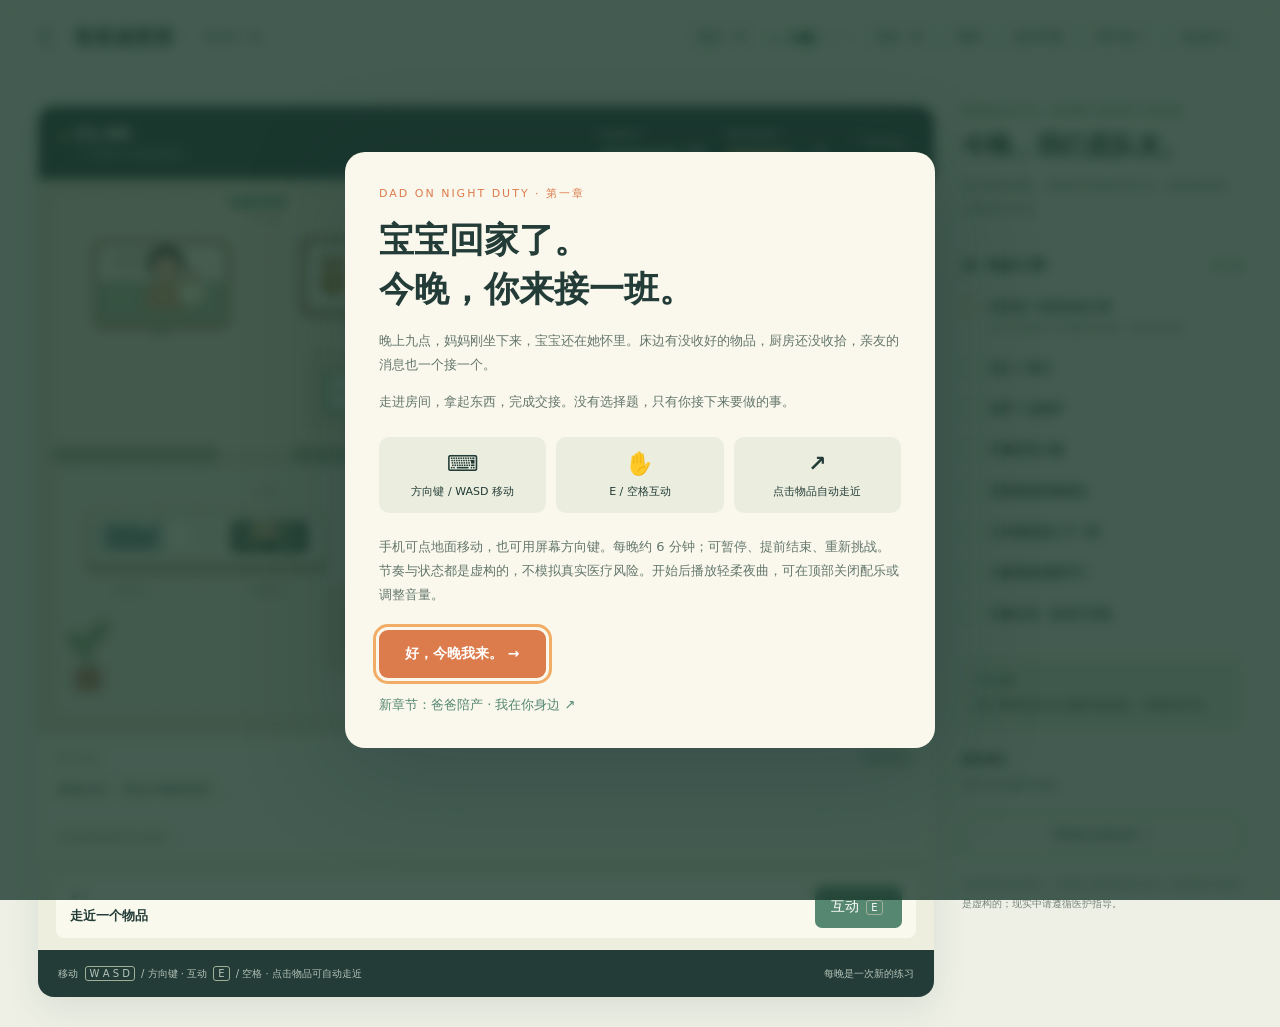
==== commit bc968dc2: "Add playable Chinese birth-partner episode" ====
--- a/dad-quest/index.html
+++ b/dad-quest/index.html
@@ -1,11 +1,11 @@
 <!doctype html>
-<html lang="zh-CN"><head><meta charset="utf-8"><meta name="viewport" content="width=device-width,initial-scale=1"><meta name="theme-color" content="#233c38"><title>爸爸值夜班 · 回家第一晚</title><link rel="stylesheet" href="assets/css/night.css?v=scene-panel-2"></head>
+<html lang="zh-CN"><head><meta charset="utf-8"><meta name="viewport" content="width=device-width,initial-scale=1"><meta name="theme-color" content="#233c38"><title>爸爸值夜班 · 回家第一晚</title><link rel="stylesheet" href="assets/css/night.css?v=labor-launch-1"></head>
 <body>
-<header><a href="index.html" class="logo">☾ <b>爸爸值夜班</b><span>回家第一晚</span></a><nav><button id="music" aria-pressed="true">配乐：开</button><label class="volume-control" title="配乐音量">♫<input id="music-volume" aria-label="配乐音量" type="range" min="0" max="100" value="25"></label><button id="sound" aria-pressed="false">音效：关</button><button id="pause">暂停</button><button id="guide">操作手册</button><a href="practice.html">知识练习</a></nav></header>
+<header><a href="index.html" class="logo">☾ <b>爸爸值夜班</b><span>回家第一晚</span></a><nav><button id="music" aria-pressed="true">配乐：开</button><label class="volume-control" title="配乐音量">♫<input id="music-volume" aria-label="配乐音量" type="range" min="0" max="100" value="25"></label><button id="sound" aria-pressed="false">音效：关</button><button id="pause">暂停</button><button id="guide">操作手册</button><a class="episode-link" href="labor.html">陪产篇 ↗</a><a href="practice.html">知识练习</a></nav></header>
 <main><section class="game-shell"><div class="topbar"><div><span class="live-dot"></span><b id="clock">21:00</b><small>一个普通又不普通的夜晚</small></div><div class="stat"><span>你的精力</span><div class="meter"><i id="energy"></i></div><b id="energy-num">100</b></div><div class="stat"><span>家中安定度</span><div class="meter"><i id="calm"></i></div><b id="calm-num">75</b></div><button id="finish">结束本晚</button></div>
 <div class="play-area"><canvas id="world" width="1000" height="620" tabindex="0" aria-label="可操作的家庭场景，用方向键或 WASD 移动，E 互动。也可点击地面或物品。"></canvas></div>
 <section class="message-panel" aria-label="家中动态"><div class="message-heading"><span>家中动态</span><span id="carry">双手空闲</span></div><div id="speech" role="status">准备好后，开始今晚的照护。</div><div id="toast" role="status">行动反馈会显示在这里。</div></section>
 <div class="control-deck"><div id="touch"><button data-dir="up" aria-label="向上">↑</button><div><button data-dir="left" aria-label="向左">←</button><button data-dir="down" aria-label="向下">↓</button><button data-dir="right" aria-label="向右">→</button></div></div><div id="interaction"><div><small id="location">客厅</small><strong id="action-label">走近一个物品</strong></div><button id="interact">互动 <kbd>E</kbd></button><div id="action-progress"></div></div></div>
 <div class="bottom-bar"><span>移动 <kbd>W A S D</kbd> / 方向键 · 互动 <kbd>E</kbd> / 空格 · 点击物品可自动走近</span><span id="save-status">每晚是一次新的练习</span></div></section>
 <aside><div class="chapter-label">EPISODE 01 / HOME SWEET HOME</div><h1>今晚，我们是队友。</h1><p class="intro">宝宝刚刚回家。把照护变成具体行动，也给彼此留一点喘息的空间。</p><div class="mission-title"><h2>这一晚的小事</h2><b id="task-count">0 / 8</b></div><div id="missions"></div><div id="hint"><small>队友便签</small><p id="hint-text">先到婴儿床旁看看。床里的小熊，应该有自己的位置。</p></div><div class="pocket"><b>随身物品</b><div id="inventory">暂时没有携带物品</div></div><button class="secondary" id="help-route">带我去当前任务 →</button><p class="note">这是照护协作模拟，不是医疗或护理操作培训。游戏时间与状态是虚构的；现实中请遵循医护指导。</p></aside></main>
-<dialog id="overlay"><div id="overlay-content"></div></dialog><script src="assets/js/music.js?v=scene-panel-2"></script><script src="assets/js/night.js?v=scene-panel-2"></script></body></html>
+<dialog id="overlay"><div id="overlay-content"></div></dialog><script src="assets/js/music.js?v=labor-launch-1"></script><script src="assets/js/night.js?v=labor-launch-1"></script></body></html>
--- a/dad-quest/assets/css/night.css
+++ b/dad-quest/assets/css/night.css
@@ -20,3 +20,6 @@
 .message-panel #speech{background:transparent;color:#304f43;padding:4px 0;min-height:50px;font-size:13px;line-height:1.7}
 .message-panel #toast{background:transparent;color:#7a6846;padding:4px 0;min-height:30px;font-size:11px;line-height:1.7}
 @media(max-width:600px){.message-panel{padding:10px 12px 6px}.message-panel #speech{font-size:12px;min-height:68px}.message-panel #toast{min-height:44px}}
+@media(max-width:600px){nav a.episode-link{display:inline-block}}
+
+.episode-return{display:block;margin-top:18px;color:#558771;font-size:13px;text-decoration:none}
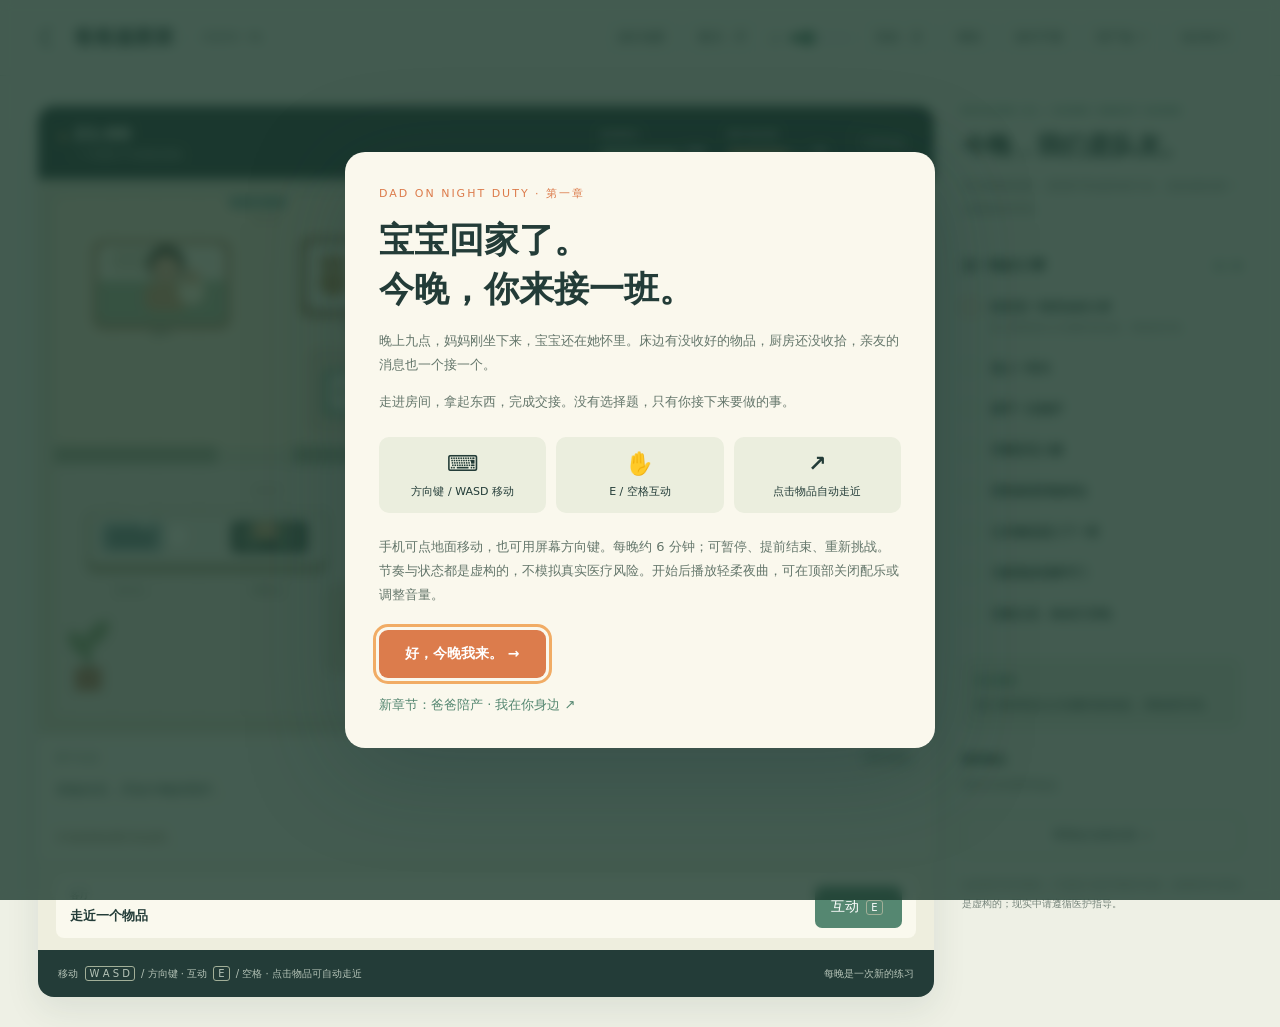
==== commit 4cea7c47: "Add ten-chapter perinatal game collection with eight distinct interactive episodes" ====
--- a/dad-quest/index.html
+++ b/dad-quest/index.html
@@ -1,7 +1,7 @@
 <!doctype html>
 <html lang="zh-CN"><head><meta charset="utf-8"><meta name="viewport" content="width=device-width,initial-scale=1"><meta name="theme-color" content="#233c38"><title>爸爸值夜班 · 回家第一晚</title><link rel="stylesheet" href="assets/css/night.css?v=labor-launch-1"></head>
 <body>
-<header><a href="index.html" class="logo">☾ <b>爸爸值夜班</b><span>回家第一晚</span></a><nav><button id="music" aria-pressed="true">配乐：开</button><label class="volume-control" title="配乐音量">♫<input id="music-volume" aria-label="配乐音量" type="range" min="0" max="100" value="25"></label><button id="sound" aria-pressed="false">音效：关</button><button id="pause">暂停</button><button id="guide">操作手册</button><a class="episode-link" href="labor.html">陪产篇 ↗</a><a href="practice.html">知识练习</a></nav></header>
+<header><a href="index.html" class="logo">☾ <b>爸爸值夜班</b><span>回家第一晚</span></a><nav><a class="episode-link" href="series.html">成长地图</a><button id="music" aria-pressed="true">配乐：开</button><label class="volume-control" title="配乐音量">♫<input id="music-volume" aria-label="配乐音量" type="range" min="0" max="100" value="25"></label><button id="sound" aria-pressed="false">音效：关</button><button id="pause">暂停</button><button id="guide">操作手册</button><a class="episode-link" href="labor.html">陪产篇 ↗</a><a href="practice.html">知识练习</a></nav></header>
 <main><section class="game-shell"><div class="topbar"><div><span class="live-dot"></span><b id="clock">21:00</b><small>一个普通又不普通的夜晚</small></div><div class="stat"><span>你的精力</span><div class="meter"><i id="energy"></i></div><b id="energy-num">100</b></div><div class="stat"><span>家中安定度</span><div class="meter"><i id="calm"></i></div><b id="calm-num">75</b></div><button id="finish">结束本晚</button></div>
 <div class="play-area"><canvas id="world" width="1000" height="620" tabindex="0" aria-label="可操作的家庭场景，用方向键或 WASD 移动，E 互动。也可点击地面或物品。"></canvas></div>
 <section class="message-panel" aria-label="家中动态"><div class="message-heading"><span>家中动态</span><span id="carry">双手空闲</span></div><div id="speech" role="status">准备好后，开始今晚的照护。</div><div id="toast" role="status">行动反馈会显示在这里。</div></section>
